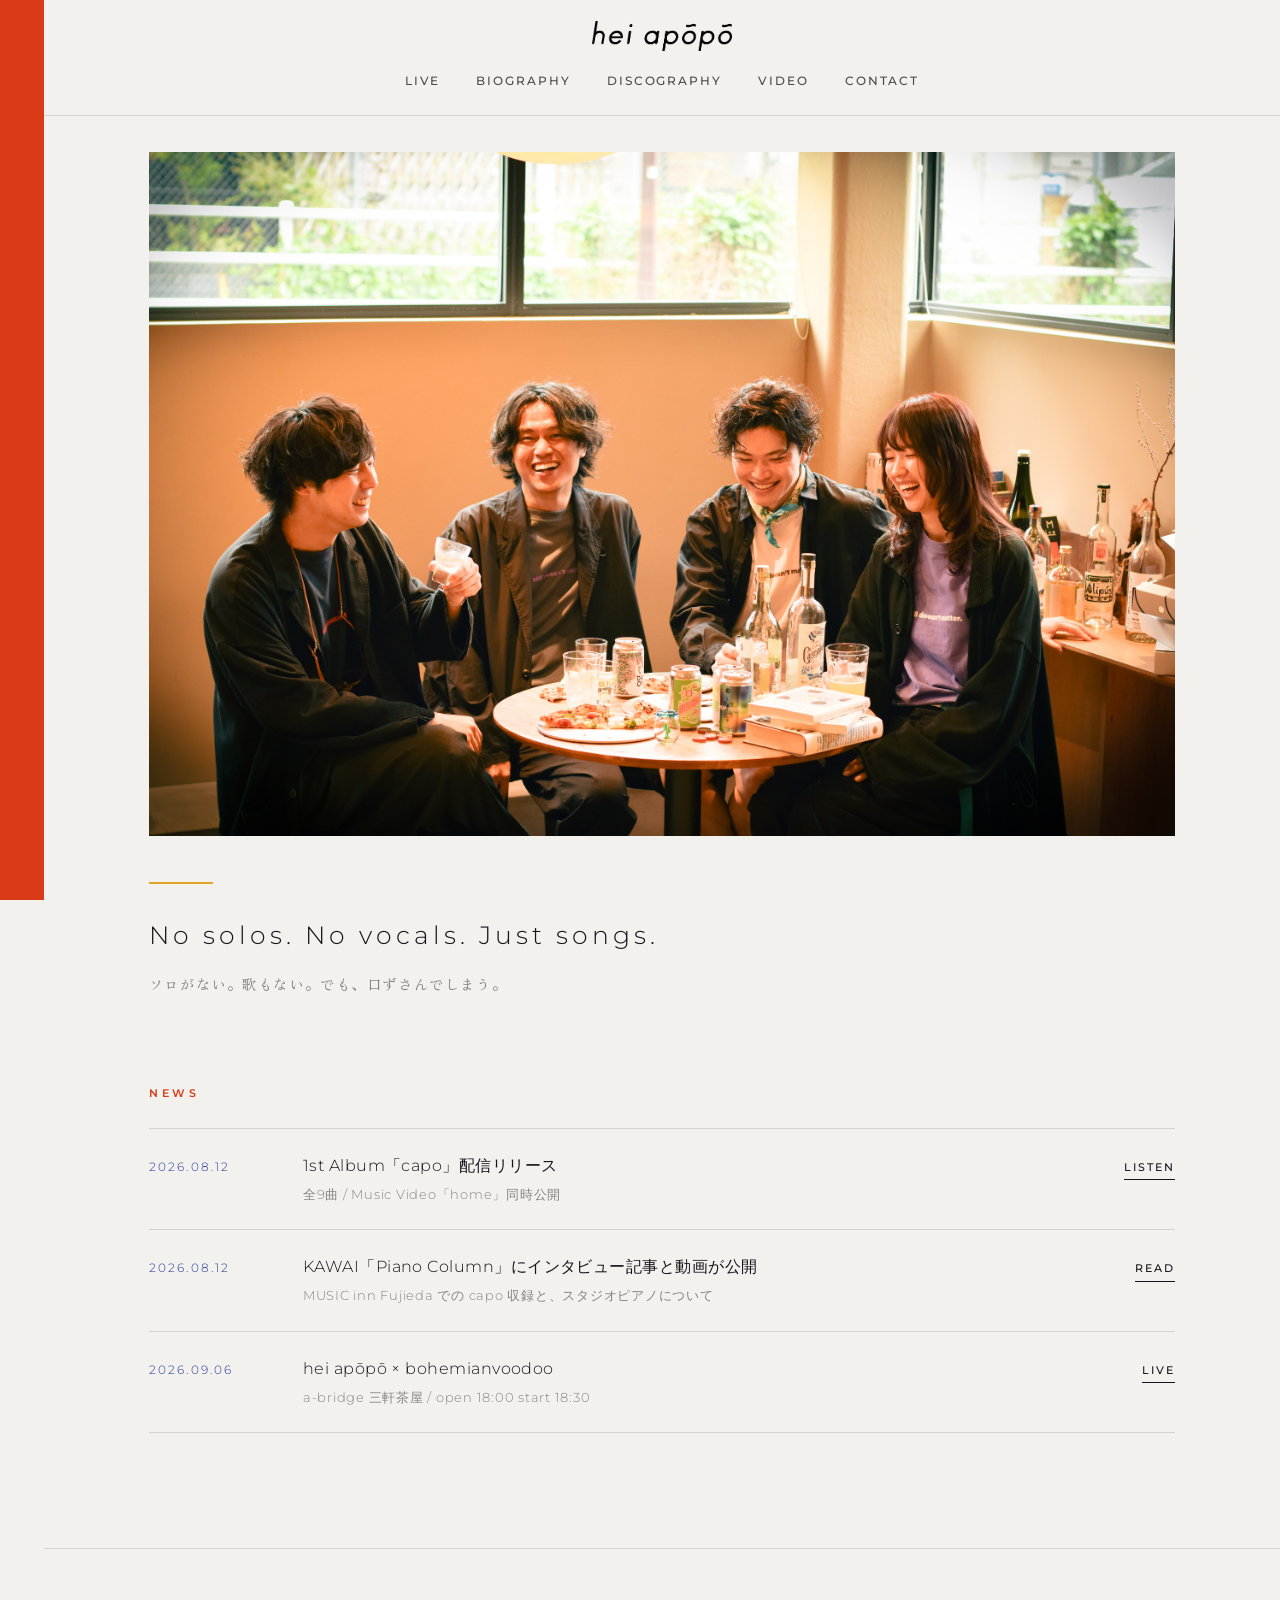
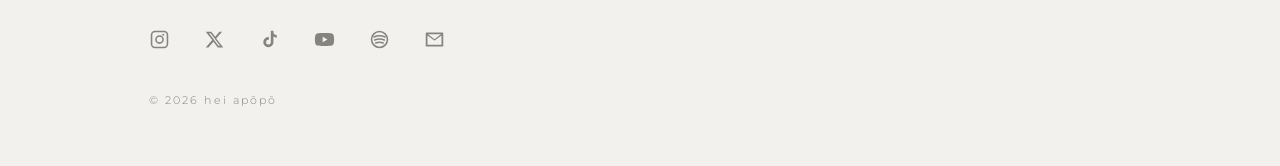
==== index.html @ c554ef82 "Add files via upload" ====
<!DOCTYPE html>
<html lang="ja">
<head>
<meta charset="UTF-8">
<meta name="viewport" content="width=device-width, initial-scale=1">
<title>hei apopo | hei ap&#333;p&#333; 公式サイト</title>
<meta name="description" content="hei apopo（hei ap&#333;p&#333;／ヘイアポポ）は東京を拠点に活動する4人組インストゥルメンタルバンド。1st Album「capo」2026.08.12 release.">
<meta property="og:type" content="website">
<meta property="og:title" content="hei apopo | hei ap&#333;p&#333; 公式サイト">
<meta property="og:description" content="No solos. No vocals. Just songs.">
<meta property="og:url" content="https://heiapopo.github.io/">
<meta property="og:image" content="https://heiapopo.github.io/img/ogp.jpg">
<meta name="twitter:card" content="summary_large_image">
<link rel="icon" href="img/favicon.png">
<link rel="stylesheet" href="style.css">
<script type="application/ld+json">
{
  "@context": "https://schema.org",
  "@type": "MusicGroup",
  "name": "hei apopo",
  "alternateName": ["hei ap\u014dp\u014d", "\u30d8\u30a4\u30a2\u30dd\u30dd"],
  "genre": ["Instrumental", "Post-rock", "Instrumental rock"],
  "foundingDate": "2024",
  "foundingLocation": { "@type": "Place", "name": "Tokyo, Japan" },
  "url": "https://heiapopo.github.io/",
  "email": "heiapopo.jp@gmail.com",
  "sameAs": [
    "https://www.instagram.com/heiapopo/"
  ],
  "member": [
    { "@type": "Person", "name": "Masafumi Isshiki" },
    { "@type": "Person", "name": "Satoshi Kato" },
    { "@type": "Person", "name": "Aogu Onodera" },
    { "@type": "Person", "name": "Asako Shimizu" }
  ]
}
</script>

</head>
<body>

<header class="site-head">
  <a class="site-head__logo" href="index.html" aria-label="hei apopo - top">
    <img src="img/logo.png" alt="hei ap&#333;p&#333;">
  </a>
  <button class="burger" aria-expanded="false" aria-controls="nav" aria-label="menu">
    <span></span><span></span><span></span>
  </button>
  <nav class="nav" id="nav">
    <ul>
        <li><a href="live.html">LIVE</a></li>
        <li><a href="biography.html">BIOGRAPHY</a></li>
        <li><a href="discography.html">DISCOGRAPHY</a></li>
        <li><a href="video.html">VIDEO</a></li>
        <li><a href="contact.html">CONTACT</a></li>
    </ul>
  </nav>
</header>

<div class="hero">
  <div class="wrap">
    <img class="hero__photo" src="img/hero.jpg" alt="hei ap&#333;p&#333;">
    <div class="hero__copy">
      <div class="hero__rule"></div>
      <p class="hero__tag">No solos. No vocals. Just songs.</p>
      <p class="hero__tag-jp jp">ソロがない。歌もない。でも、口ずさんでしまう。</p>
    </div>
  </div>
</div>

<section>
  <div class="wrap rise">
    <p class="label">News</p>
    <ul class="news">

      <li>
        <p class="date">2026.08.12</p>
        <div class="body">
          1st Album「capo」配信リリース
          <small>全9曲 / Music Video「home」同時公開</small>
        </div>
        <a class="go" href="https://ultravybe.lnk.to/hei-apopo-capo" target="_blank" rel="noopener">Listen</a>
      </li>

      <li>
        <p class="date">2026.08.12</p>
        <div class="body">
          KAWAI「Piano Column」にインタビュー記事と動画が公開
          <small>MUSIC inn Fujieda での capo 収録と、スタジオピアノについて</small>
        </div>
        <a class="go" href="https://www.kawai.jp/column/hei-apopo/" target="_blank" rel="noopener">Read</a>
      </li>

      <li>
        <p class="date">2026.09.06</p>
        <div class="body">
          hei ap&#333;p&#333; &times; bohemianvoodoo
          <small>a-bridge 三軒茶屋 / open 18:00 start 18:30</small>
        </div>
        <a class="go" href="live.html">Live</a>
      </li>

    </ul>
  </div>
</section>

<footer class="site-foot">
  <div class="wrap">
    <ul class="sns">
      <li><a href="https://www.instagram.com/heiapopo/" target="_blank" rel="noopener" aria-label="Instagram">
        <svg viewBox="0 0 24 24"><path d="M17.2 2H6.8A4.8 4.8 0 0 0 2 6.8v10.4A4.8 4.8 0 0 0 6.8 22h10.4a4.8 4.8 0 0 0 4.8-4.8V6.8A4.8 4.8 0 0 0 17.2 2Zm3 15.2a3 3 0 0 1-3 3H6.8a3 3 0 0 1-3-3V6.8a3 3 0 0 1 3-3h10.4a3 3 0 0 1 3 3ZM12 7a5 5 0 1 0 0 10 5 5 0 0 0 0-10Zm0 8.2a3.2 3.2 0 1 1 0-6.4 3.2 3.2 0 0 1 0 6.4Zm5.4-8.6a1.1 1.1 0 1 1-2.2 0 1.1 1.1 0 0 1 2.2 0Z"/></svg>
      </a></li>
      <li><a href="https://x.com/heiapopo" target="_blank" rel="noopener" aria-label="X">
        <svg viewBox="0 0 24 24"><path d="M17.6 3h3.1l-6.8 7.8L22 21h-6.3l-4.9-6.4L5.1 21H2l7.3-8.3L2 3h6.4l4.4 5.9L17.6 3Zm-1.1 16.1h1.7L7.6 4.8H5.8l10.7 14.3Z"/></svg>
      </a></li>
      <li><a href="https://www.tiktok.com/@hei_apopo" target="_blank" rel="noopener" aria-label="TikTok">
        <svg viewBox="0 0 24 24"><path d="M16.5 2h-3v13.1a2.7 2.7 0 1 1-2.2-2.7V9.3a5.8 5.8 0 1 0 5.2 5.8V8.7a6.6 6.6 0 0 0 3.8 1.2V6.8a3.8 3.8 0 0 1-3.8-3.8V2Z"/></svg>
      </a></li>
      <li><a href="https://www.youtube.com/@heiapopo" target="_blank" rel="noopener" aria-label="YouTube">
        <svg viewBox="0 0 24 24"><path d="M22.5 7.3a2.9 2.9 0 0 0-2-2.1C18.7 4.7 12 4.7 12 4.7s-6.7 0-8.5.5a2.9 2.9 0 0 0-2 2.1A30 30 0 0 0 1 12a30 30 0 0 0 .5 4.7 2.9 2.9 0 0 0 2 2.1c1.8.5 8.5.5 8.5.5s6.7 0 8.5-.5a2.9 2.9 0 0 0 2-2.1A30 30 0 0 0 23 12a30 30 0 0 0-.5-4.7ZM9.9 15.2V8.8L15.4 12l-5.5 3.2Z"/></svg>
      </a></li>
      <li><a href="https://open.spotify.com/artist/3Hlxs4eINlxjGwHV07YluT" target="_blank" rel="noopener" aria-label="Spotify">
        <svg viewBox="0 0 24 24" style="fill:none;stroke:currentColor;stroke-width:1.8;stroke-linecap:round"><circle cx="12" cy="12" r="9.1"/><path d="M5.7 9.1Q12 6.5 18.3 9.1"/><path d="M6.5 12.5Q12 10.3 17.5 12.5"/><path d="M7.7 15.9Q12 14.3 16.3 15.9"/></svg>
      </a></li>
      <li><a href="contact.html" aria-label="Contact">
        <svg viewBox="0 0 24 24"><path d="M21 4H3a1 1 0 0 0-1 1v14a1 1 0 0 0 1 1h18a1 1 0 0 0 1-1V5a1 1 0 0 0-1-1Zm-1.6 2L12 11.6 4.6 6ZM4 18V7.3l7.4 5.6a1 1 0 0 0 1.2 0L20 7.3V18Z"/></svg>
      </a></li>
    </ul>
    <p class="copy">&copy; 2026 hei ap&#333;p&#333;</p>
  </div>
</footer>

<script>
(function(){
  var b=document.querySelector('.burger'),n=document.getElementById('nav');
  if(b){b.addEventListener('click',function(){
    var open=n.classList.toggle('is-open');
    b.setAttribute('aria-expanded',open?'true':'false');
  });}
  var items=document.querySelectorAll('.rise');
  if(!('IntersectionObserver' in window)||window.matchMedia('(prefers-reduced-motion: reduce)').matches){
    items.forEach(function(el){el.classList.add('in');});return;
  }
  var io=new IntersectionObserver(function(es){
    es.forEach(function(e){if(e.isIntersecting){e.target.classList.add('in');io.unobserve(e.target);}});
  },{threshold:.1});
  items.forEach(function(el){io.observe(el);});
})();
</script>

</body>
</html>
---- style.css ----
@import url("https://fonts.googleapis.com/css2?family=Montserrat:wght@200;300;500;600&family=Zen+Old+Mincho:wght@400;500&display=swap");

:root{
  --paper:#F2F1EE;
  --ink:#16161A;
  --mute:#86847E;
  --vermilion:#D93A18;
  --ochre:#E3A526;
  --cobalt:#2B3C9B;
  --line:rgba(22,22,26,.14);
  --rail:44px;
  --head:116px;
  --pad:clamp(24px,6vw,88px);
}

*{box-sizing:border-box;margin:0;padding:0}
html{scroll-behavior:smooth}
@media (prefers-reduced-motion:reduce){html{scroll-behavior:auto}}

body{
  background:var(--paper);
  color:var(--ink);
  font-family:"Montserrat",-apple-system,"Hiragino Kaku Gothic ProN",sans-serif;
  font-weight:300;
  line-height:1.75;
  -webkit-font-smoothing:antialiased;
  padding-left:var(--rail);
  padding-top:var(--head);
  overflow-x:hidden;
}

/* 左端の帯（アルバム期はバーミリオン） */
body::before{
  content:"";position:fixed;top:0;left:0;bottom:0;
  width:var(--rail);background:var(--vermilion);z-index:300;
}

img{max-width:100%;display:block}
a{color:inherit}
:focus-visible{outline:2px solid var(--cobalt);outline-offset:3px}

.wrap{max-width:1180px;margin:0 auto;padding:0 var(--pad)}
.jp{font-family:"Zen Old Mincho",serif;font-weight:400;letter-spacing:.04em}

.label{
  font-size:11px;font-weight:600;letter-spacing:.34em;
  text-transform:uppercase;color:var(--vermilion);margin-bottom:2.2em;
}

.btn{
  display:inline-block;margin-top:2.2em;padding:.9em 2.5em;
  border:1px solid var(--ink);
  font-size:11.5px;font-weight:500;letter-spacing:.22em;text-transform:uppercase;
  text-decoration:none;transition:background .35s,color .35s;
}
.btn:hover,.btn:focus-visible{background:var(--ink);color:var(--paper)}

/* ============ ヘッダー ============ */
.site-head{
  position:fixed;top:0;left:var(--rail);right:0;height:var(--head);
  display:flex;flex-direction:column;align-items:center;justify-content:center;
  gap:15px;padding:0 var(--pad);z-index:200;
  background:rgba(242,241,238,.9);
  backdrop-filter:blur(14px);-webkit-backdrop-filter:blur(14px);
  border-bottom:1px solid var(--line);
}
.site-head__logo{display:block;line-height:0}
/* ロゴを黒く表示（白抜き画像のまま使えます） */
.site-head__logo img{height:30px;width:auto;filter:brightness(0)}

.nav ul{display:flex;gap:clamp(20px,2.8vw,40px);list-style:none}
.nav a{
  font-size:11.5px;font-weight:500;letter-spacing:.17em;text-transform:uppercase;
  text-decoration:none;color:#4A4A47;transition:color .3s;
}
.nav a:hover,.nav a:focus-visible{color:var(--vermilion)}
.nav a.is-current{color:var(--ink)}

.burger{display:none;background:none;border:0;cursor:pointer;padding:10px;width:44px;height:44px;
  position:absolute;right:calc(var(--pad) - 10px);top:50%;transform:translateY(-50%)}
.burger span{display:block;height:1px;background:var(--ink);margin:6px 0;transition:transform .3s,opacity .3s}
.burger[aria-expanded="true"] span:nth-child(1){transform:translateY(7px) rotate(45deg)}
.burger[aria-expanded="true"] span:nth-child(2){opacity:0}
.burger[aria-expanded="true"] span:nth-child(3){transform:translateY(-7px) rotate(-45deg)}

/* ============ ヒーロー ============ */
.hero{padding:clamp(20px,3vw,36px) 0 clamp(52px,7vw,88px)}
.hero__photo{width:100%;height:auto;display:block;background:#E4E2DD}
.hero__copy{margin-top:clamp(28px,4vw,46px)}
.hero__rule{width:64px;height:2px;background:var(--ochre);margin-bottom:clamp(20px,3vw,30px)}
.hero__tag{font-size:clamp(15px,2.3vw,25px);font-weight:300;letter-spacing:.16em}
.hero__tag-jp{font-size:clamp(12px,1.5vw,14.5px);color:var(--mute);margin-top:.9em}

/* ============ セクション ============ */
section{padding:clamp(64px,9vw,130px) 0;border-top:1px solid var(--line)}
.hero+section{border-top:none;padding-top:0}

.page-title{font-size:clamp(34px,6vw,64px);font-weight:200;letter-spacing:.04em;line-height:1.1}
.page-title+.page-rule{width:64px;height:2px;background:var(--ochre);margin-top:1.1em}
.page-lead{margin-top:1.4em;font-size:13.5px;color:var(--mute);letter-spacing:.08em}

/* ============ NEWS ============ */
.news{list-style:none;border-top:1px solid var(--line)}
.news li{
  display:grid;grid-template-columns:130px 1fr auto;gap:1.5em;align-items:baseline;
  padding:1.5em 0;border-bottom:1px solid var(--line);
}
.news .date{font-size:12px;letter-spacing:.18em;color:var(--cobalt)}
.news .body{font-size:15.5px;font-weight:300;letter-spacing:.03em;line-height:1.65}
.news .body small{display:block;font-size:12.5px;color:var(--mute);margin-top:.5em;letter-spacing:.06em}
.news .go{
  font-size:10.5px;font-weight:500;letter-spacing:.2em;text-transform:uppercase;
  text-decoration:none;white-space:nowrap;border-bottom:1px solid var(--ink);padding-bottom:.2em;
  transition:color .3s,border-color .3s;
}
.news .go:hover{color:var(--vermilion);border-color:var(--vermilion)}

/* ============ LIVE ============ */
.gig{display:grid;grid-template-columns:auto 1fr;gap:clamp(24px,5vw,64px);align-items:start;
  padding:clamp(28px,4vw,44px) 0;border-bottom:1px solid var(--line)}
.gig__date{font-size:clamp(26px,4.2vw,46px);font-weight:200;line-height:1.1}
.gig__day{font-size:10.5px;letter-spacing:.3em;color:var(--mute);margin-top:.6em}
.gig__venue{font-size:18px;letter-spacing:.05em}
.gig__bill{font-size:13.5px;color:var(--cobalt);margin-top:.5em;letter-spacing:.08em}
.gig__info{margin-top:1.3em;font-size:13px;color:var(--mute);line-height:2.05}

/* ライブ写真ストリップ */
.shots{display:grid;gap:clamp(10px,1.4vw,16px);
  max-width:80%;margin:0 0 clamp(22px,3vw,32px)}
.ev + .ev{margin-top:clamp(40px,5vw,64px)}
.shots--3{grid-template-columns:repeat(3,1fr)}
.shots--2{grid-template-columns:repeat(2,1fr)}
.shots img{width:100%;height:auto;display:block;background:#E4E2DD}

.arch{list-style:none;border-top:1px solid var(--line)}
.arch li{display:grid;grid-template-columns:130px 1fr;gap:1.5em;
  padding:1.25em 0;border-bottom:1px solid var(--line)}
.arch .date{font-size:12px;letter-spacing:.18em;color:var(--mute)}
.arch .body{font-size:14.5px;letter-spacing:.03em}
.arch .body small{display:block;font-size:12px;color:var(--mute);margin-top:.4em}

/* ============ BIOGRAPHY ============ */
.bio-photo{width:100%;height:auto;display:block;background:#E4E2DD;
  margin-bottom:clamp(40px,6vw,72px)}
.bio{display:grid;grid-template-columns:1fr 1fr;gap:clamp(36px,6vw,80px)}
.bio p+p{margin-top:1.5em}
.bio__jp{font-size:15px;line-height:2.3;line-break:strict;word-break:auto-phrase}
/* 途中で折り返したくない語のまとまり */
.nb{display:inline-block}
.bio__en{font-size:14px;color:var(--mute);line-height:2.15}
.bio__members{margin-top:2.4em;padding-top:1.6em;border-top:1px solid var(--line);
  font-size:12.5px;letter-spacing:.1em;color:var(--mute)}

/* ============ DISCOGRAPHY ============ */
.discs{display:grid;grid-template-columns:repeat(4,1fr);gap:clamp(20px,3vw,40px);list-style:none}
.discs .art{aspect-ratio:1/1;background:#E4E2DD center/cover no-repeat}
.discs h3{margin-top:1.1em;font-size:16px;font-weight:300;letter-spacing:.04em}
.discs .meta{font-size:10.5px;letter-spacing:.16em;color:var(--mute);margin-top:.5em}
.discs .go{display:inline-block;margin-top:.9em;font-size:10.5px;font-weight:500;
  letter-spacing:.2em;text-transform:uppercase;text-decoration:none;
  border-bottom:1px solid var(--ink);padding-bottom:.2em;transition:color .3s,border-color .3s}
.discs .go:hover{color:var(--vermilion);border-color:var(--vermilion)}

/* ============ VIDEO ============ */
.video{aspect-ratio:16/9;background:#E4E2DD;border:1px solid var(--line)}
.video iframe{width:100%;height:100%;border:0;display:block}
.video__cap{margin-top:1em;font-size:12px;letter-spacing:.2em;color:var(--mute)}
.video-list{display:grid;gap:clamp(40px,6vw,72px);margin-top:clamp(40px,6vw,72px)}

/* ============ CONTACT ============ */
.form{max-width:620px;margin-top:1em}
.field{margin-bottom:1.9em}
.field label{display:block;font-size:11px;font-weight:500;letter-spacing:.2em;
  text-transform:uppercase;color:var(--mute);margin-bottom:.8em}
.field input,.field textarea,.field select{
  width:100%;background:transparent;border:0;border-bottom:1px solid var(--line);
  color:var(--ink);font-family:inherit;font-size:15px;font-weight:300;
  padding:.6em 0;transition:border-color .3s;
}
.field select option{background:var(--paper)}
.field textarea{resize:vertical;min-height:150px;line-height:1.9}
.field input:focus,.field textarea:focus,.field select:focus{outline:0;border-color:var(--vermilion)}
.form button{
  margin-top:.8em;padding:.95em 3.2em;background:transparent;color:var(--ink);
  border:1px solid var(--ink);font-family:inherit;
  font-size:11.5px;font-weight:500;letter-spacing:.22em;text-transform:uppercase;
  cursor:pointer;transition:background .35s,color .35s;
}
.form button:hover{background:var(--ink);color:var(--paper)}
.form__note{margin-top:2.4em;font-size:12.5px;color:var(--mute);line-height:2}
.form__note a,.form-err a{border-bottom:1px solid var(--line)}
.form-err{margin:0 0 1.6em;font-size:13px;color:var(--vermilion);line-height:1.9}
.form-done{max-width:620px;padding:clamp(28px,4vw,44px) 0}
.form-done__t{font-size:clamp(30px,5vw,48px);font-weight:200;letter-spacing:.03em}
.form-done__s{margin-top:1.2em;font-size:14px;color:var(--mute);line-height:2}

/* ============ フッター ============ */
.site-foot{padding:clamp(48px,7vw,80px) 0 56px;border-top:1px solid var(--line)}
.sns{display:flex;gap:clamp(20px,3vw,34px);list-style:none;margin-bottom:2.6em}
.sns a{display:block;color:var(--mute);transition:color .3s}
.sns a:hover,.sns a:focus-visible{color:var(--vermilion)}
.sns svg{width:21px;height:21px;display:block;fill:currentColor}
.copy{font-size:10.5px;letter-spacing:.2em;color:var(--mute)}

/* ============ 登場アニメーション ============ */
.rise{opacity:0;transform:translateY(16px);transition:opacity .85s ease,transform .85s ease}
.rise.in{opacity:1;transform:none}
@media (prefers-reduced-motion:reduce){.rise{opacity:1;transform:none;transition:none}}

/* ============ モバイル ============ */
@media (max-width:900px){
  :root{--rail:14px;--head:64px}
  .site-head{flex-direction:row;justify-content:center;gap:0}
  .site-head__logo img{height:22px}
  .burger{display:block}
  .nav{
    position:fixed;top:var(--head);left:var(--rail);right:0;
    background:rgba(242,241,238,.97);border-bottom:1px solid var(--line);
    max-height:0;overflow:hidden;transition:max-height .4s ease;
  }
  .nav.is-open{max-height:340px}
  .nav ul{flex-direction:column;gap:0;padding:6px var(--pad) 26px}
  .nav li{border-bottom:1px solid var(--line)}
  .nav li:last-child{border-bottom:0}
  .nav a{display:block;padding:1.15em 0;font-size:12px}

  .bio{grid-template-columns:1fr}
  .discs{grid-template-columns:repeat(2,1fr)}
  .news li{grid-template-columns:1fr;gap:.7em}
  .news .go{justify-self:start;margin-top:.4em}
  .arch li{grid-template-columns:1fr;gap:.4em}
  .shots{display:flex;gap:10px;max-width:none;overflow-x:auto;scroll-snap-type:x mandatory;
    -webkit-overflow-scrolling:touch;scrollbar-width:none;padding-bottom:4px}
  .shots::-webkit-scrollbar{display:none}
  .shots img{flex:0 0 74%;scroll-snap-align:start}
  .gig{grid-template-columns:1fr;gap:16px}
}
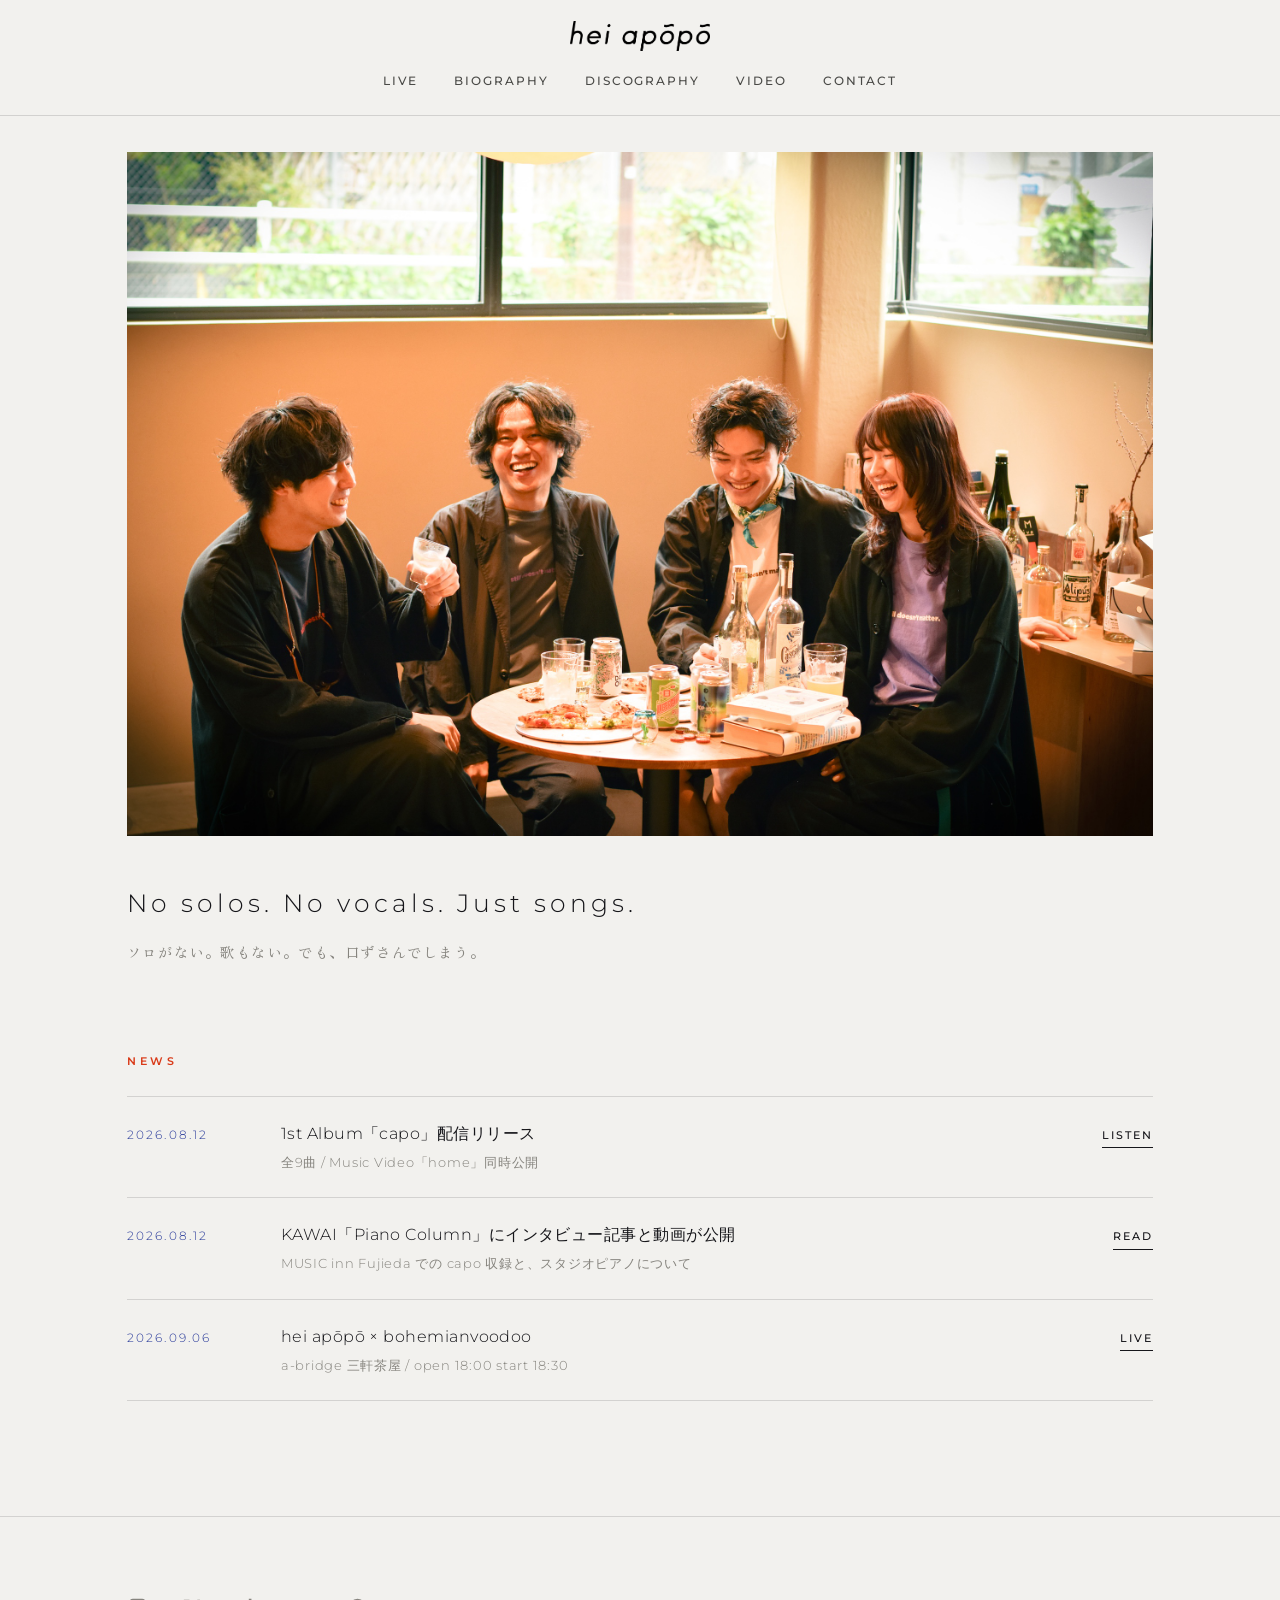
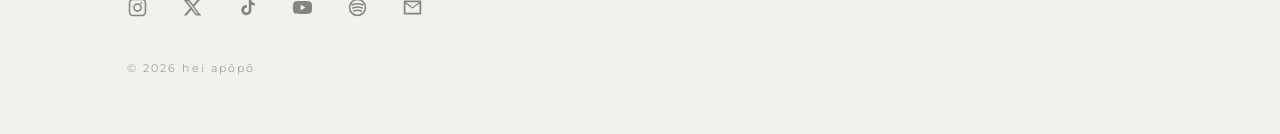
==== commit 0c4c56ac: "Add files via upload" ====
--- a/index.html
+++ b/index.html
@@ -61,7 +61,6 @@
   <div class="wrap">
     <img class="hero__photo" src="img/hero.jpg" alt="hei ap&#333;p&#333;">
     <div class="hero__copy">
-      <div class="hero__rule"></div>
       <p class="hero__tag">No solos. No vocals. Just songs.</p>
       <p class="hero__tag-jp jp">ソロがない。歌もない。でも、口ずさんでしまう。</p>
     </div>
--- a/style.css
+++ b/style.css
@@ -8,7 +8,7 @@
   --ochre:#E3A526;
   --cobalt:#2B3C9B;
   --line:rgba(22,22,26,.14);
-  --rail:44px;
+  --rail:0px;
   --head:116px;
   --pad:clamp(24px,6vw,88px);
 }
@@ -29,12 +29,6 @@
   overflow-x:hidden;
 }
 
-/* 左端の帯（アルバム期はバーミリオン） */
-body::before{
-  content:"";position:fixed;top:0;left:0;bottom:0;
-  width:var(--rail);background:var(--vermilion);z-index:300;
-}
-
 img{max-width:100%;display:block}
 a{color:inherit}
 :focus-visible{outline:2px solid var(--cobalt);outline-offset:3px}
@@ -87,7 +81,6 @@
 .hero{padding:clamp(20px,3vw,36px) 0 clamp(52px,7vw,88px)}
 .hero__photo{width:100%;height:auto;display:block;background:#E4E2DD}
 .hero__copy{margin-top:clamp(28px,4vw,46px)}
-.hero__rule{width:64px;height:2px;background:var(--ochre);margin-bottom:clamp(20px,3vw,30px)}
 .hero__tag{font-size:clamp(15px,2.3vw,25px);font-weight:300;letter-spacing:.16em}
 .hero__tag-jp{font-size:clamp(12px,1.5vw,14.5px);color:var(--mute);margin-top:.9em}
 
@@ -118,6 +111,8 @@
 /* ============ LIVE ============ */
 .gig{display:grid;grid-template-columns:auto 1fr;gap:clamp(24px,5vw,64px);align-items:start;
   padding:clamp(28px,4vw,44px) 0;border-bottom:1px solid var(--line)}
+/* NEXT は1公演だけなので区切り線を出さない */
+.ev:only-of-type .gig{border-bottom:none;padding-bottom:0}
 .gig__date{font-size:clamp(26px,4.2vw,46px);font-weight:200;line-height:1.1}
 .gig__day{font-size:10.5px;letter-spacing:.3em;color:var(--mute);margin-top:.6em}
 .gig__venue{font-size:18px;letter-spacing:.05em}
@@ -126,11 +121,15 @@
 
 /* ライブ写真ストリップ */
 .shots{display:grid;gap:clamp(10px,1.4vw,16px);
-  max-width:80%;margin:0 0 clamp(22px,3vw,32px)}
+  margin:0 0 clamp(22px,3vw,32px)}
+/* 2枚並びも、1枚あたりの大きさを3枚並びと揃える */
+.shots--2{max-width:calc(66.666% - (clamp(10px,1.4vw,16px) / 3))}
 .ev + .ev{margin-top:clamp(40px,5vw,64px)}
 .shots--3{grid-template-columns:repeat(3,1fr)}
 .shots--2{grid-template-columns:repeat(2,1fr)}
 .shots img{width:100%;height:auto;display:block;background:#E4E2DD}
+
+.dots{display:none}
 
 .arch{list-style:none;border-top:1px solid var(--line)}
 .arch li{display:grid;grid-template-columns:130px 1fr;gap:1.5em;
@@ -140,8 +139,9 @@
 .arch .body small{display:block;font-size:12px;color:var(--mute);margin-top:.4em}
 
 /* ============ BIOGRAPHY ============ */
-.bio-photo{width:100%;height:auto;display:block;background:#E4E2DD;
-  margin-bottom:clamp(40px,6vw,72px)}
+.bio-photo{width:100%;height:auto;display:block;background:#E4E2DD}
+.bio-credit{margin:1.3em 0 clamp(40px,6vw,72px);text-align:center;
+  font-size:12.5px;letter-spacing:.1em;color:var(--mute);line-height:1.9}
 .bio{display:grid;grid-template-columns:1fr 1fr;gap:clamp(36px,6vw,80px)}
 .bio p+p{margin-top:1.5em}
 .bio__jp{font-size:15px;line-height:2.3;line-break:strict;word-break:auto-phrase}
@@ -209,7 +209,7 @@
 
 /* ============ モバイル ============ */
 @media (max-width:900px){
-  :root{--rail:14px;--head:64px}
+  :root{--head:64px}
   .site-head{flex-direction:row;justify-content:center;gap:0}
   .site-head__logo img{height:22px}
   .burger{display:block}
@@ -229,9 +229,23 @@
   .news li{grid-template-columns:1fr;gap:.7em}
   .news .go{justify-self:start;margin-top:.4em}
   .arch li{grid-template-columns:1fr;gap:.4em}
-  .shots{display:flex;gap:10px;max-width:none;overflow-x:auto;scroll-snap-type:x mandatory;
-    -webkit-overflow-scrolling:touch;scrollbar-width:none;padding-bottom:4px}
+  .shots{display:flex;align-items:flex-start;gap:10px;max-width:none;
+    overflow-x:auto;scroll-snap-type:x mandatory;
+    -webkit-overflow-scrolling:touch;scrollbar-width:none;padding-bottom:4px;
+    margin-bottom:12px}
   .shots::-webkit-scrollbar{display:none}
-  .shots img{flex:0 0 74%;scroll-snap-align:start}
+  .shots img{flex:0 0 74%;width:auto;scroll-snap-align:start}
+
+  .dots{display:flex;gap:7px;justify-content:center;margin:0 0 24px}
+  .dots span{width:5px;height:5px;border-radius:50%;
+    background:rgba(22,22,26,.2);transition:background .3s}
+  .dots span.on{background:var(--vermilion)}
+
+  .discs .meta{white-space:nowrap;font-size:9.5px;letter-spacing:.1em}
+
+  /* BIOGRAPHY：指定の改行位置で収まるよう文字を詰める */
+  .bio__jp{font-size:13.5px;line-height:2.15}
+  .bio__en{font-size:13px;line-height:2.05}
+  .bio-credit{font-size:11.5px;letter-spacing:.06em;line-height:2}
   .gig{grid-template-columns:1fr;gap:16px}
 }
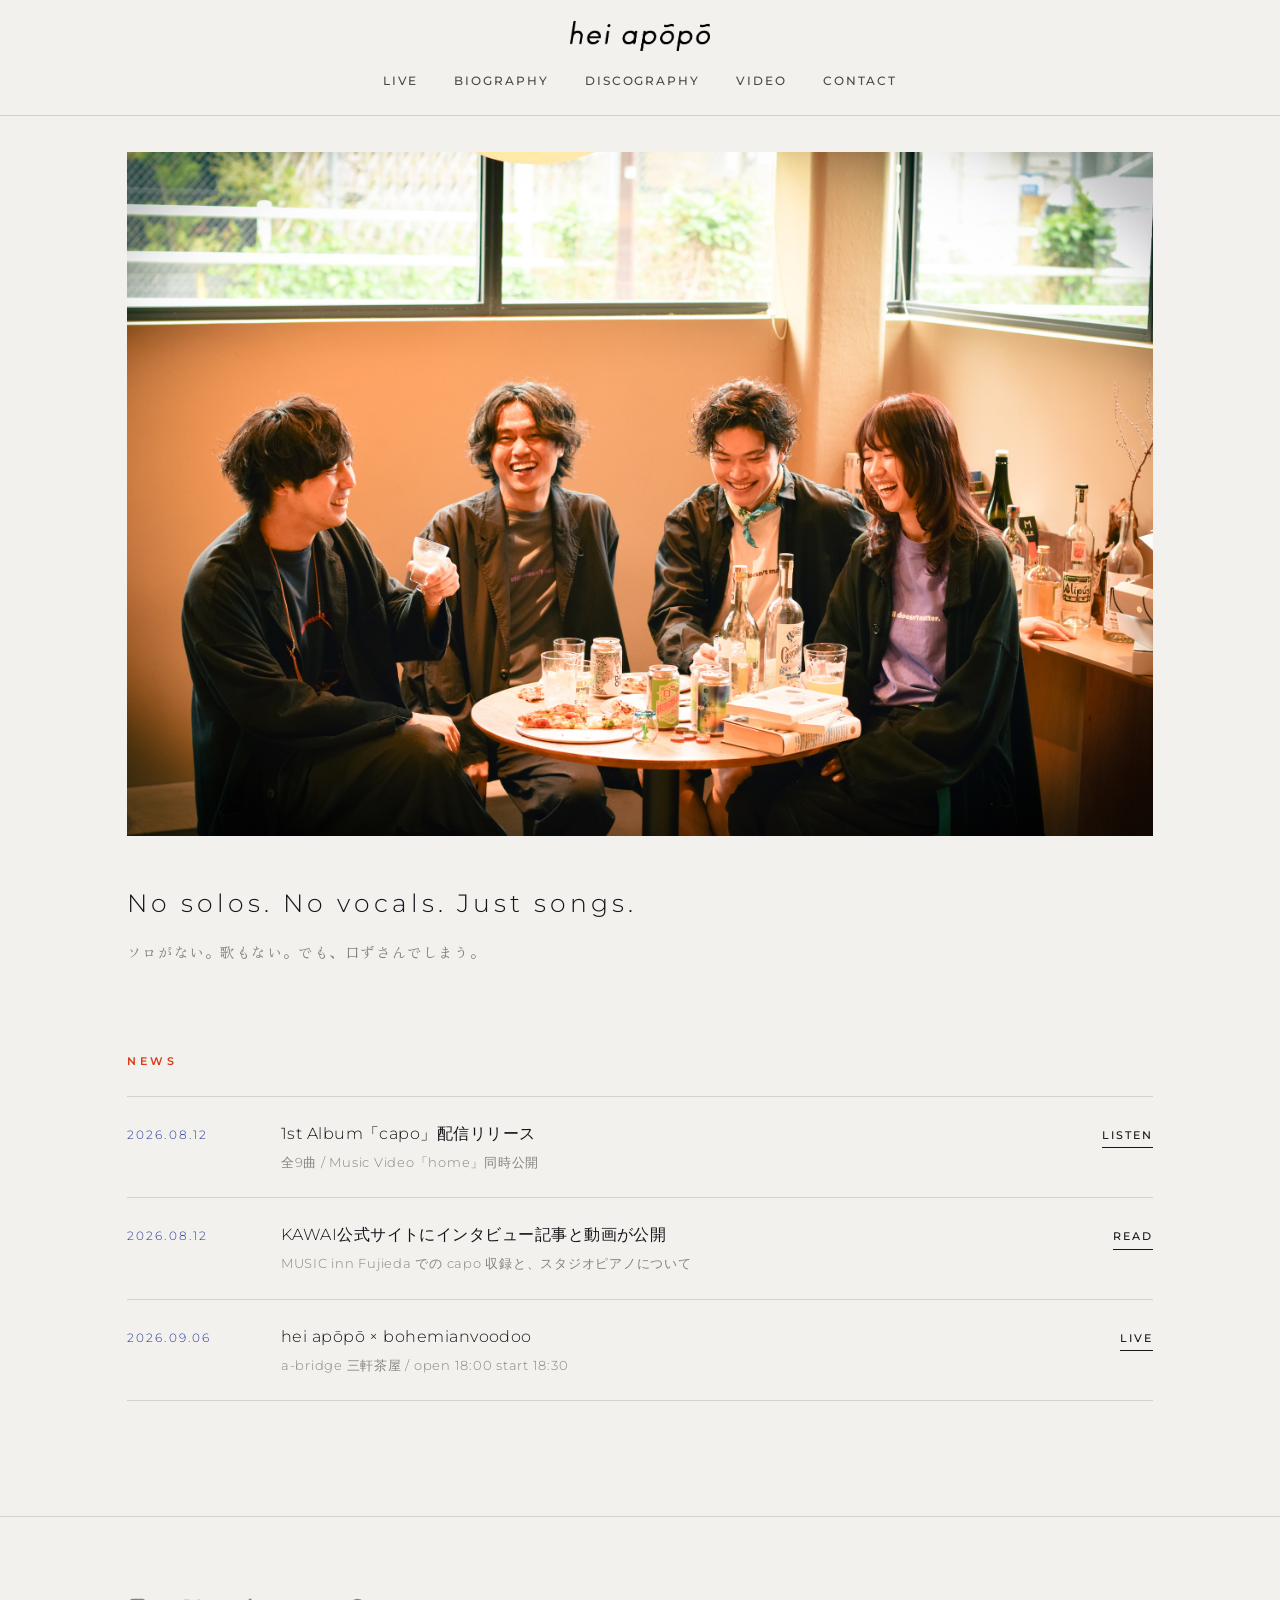
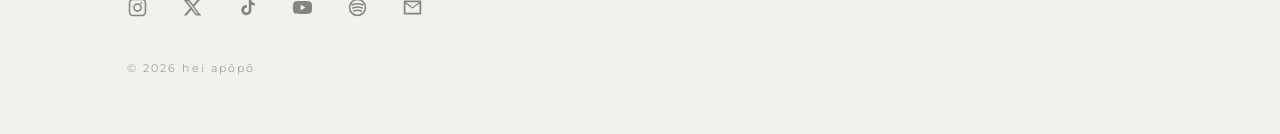
==== commit c3e327db: "Add files via upload" ====
--- a/index.html
+++ b/index.html
@@ -84,7 +84,7 @@
       <li>
         <p class="date">2026.08.12</p>
         <div class="body">
-          KAWAI「Piano Column」にインタビュー記事と動画が公開
+          KAWAI公式サイトにインタビュー記事と動画が公開
           <small>MUSIC inn Fujieda での capo 収録と、スタジオピアノについて</small>
         </div>
         <a class="go" href="https://www.kawai.jp/column/hei-apopo/" target="_blank" rel="noopener">Read</a>
--- a/style.css
+++ b/style.css
@@ -142,7 +142,9 @@
 .bio-photo{width:100%;height:auto;display:block;background:#E4E2DD}
 .bio-credit{margin:1.3em 0 clamp(40px,6vw,72px);text-align:center;
   font-size:12.5px;letter-spacing:.1em;color:var(--mute);line-height:1.9}
-.bio{display:grid;grid-template-columns:1fr 1fr;gap:clamp(36px,6vw,80px)}
+.bio{max-width:860px}
+.bio__en{margin-top:clamp(40px,5vw,64px);padding-top:clamp(36px,4.5vw,56px);
+  border-top:1px solid var(--line)}
 .bio p+p{margin-top:1.5em}
 .bio__jp{font-size:15px;line-height:2.3;line-break:strict;word-break:auto-phrase}
 /* 途中で折り返したくない語のまとまり */
@@ -224,7 +226,6 @@
   .nav li:last-child{border-bottom:0}
   .nav a{display:block;padding:1.15em 0;font-size:12px}
 
-  .bio{grid-template-columns:1fr}
   .discs{grid-template-columns:repeat(2,1fr)}
   .news li{grid-template-columns:1fr;gap:.7em}
   .news .go{justify-self:start;margin-top:.4em}
@@ -247,5 +248,7 @@
   .bio__jp{font-size:13.5px;line-height:2.15}
   .bio__en{font-size:13px;line-height:2.05}
   .bio-credit{font-size:11.5px;letter-spacing:.06em;line-height:2}
+  /* ルーツの一覧は「と、」まで1行に収める */
+  .roots{font-size:12.5px;letter-spacing:0}
   .gig{grid-template-columns:1fr;gap:16px}
 }
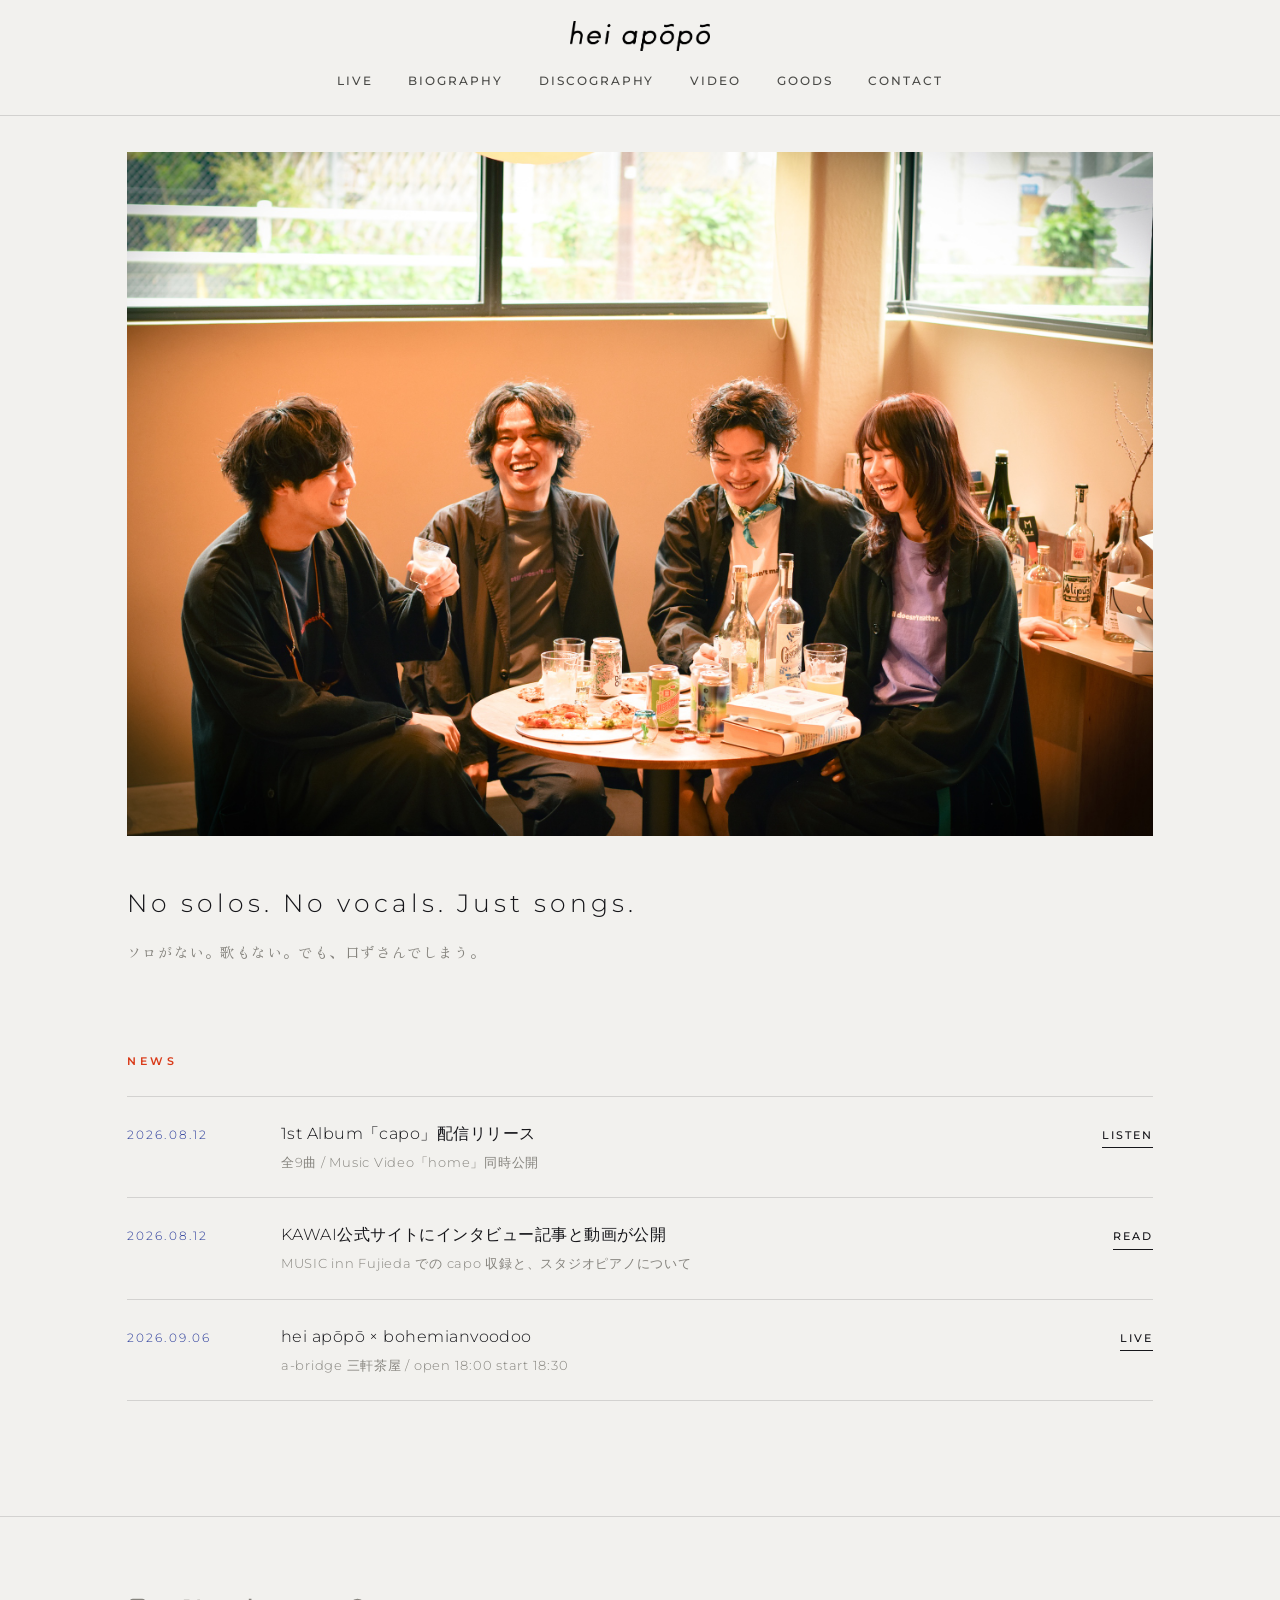
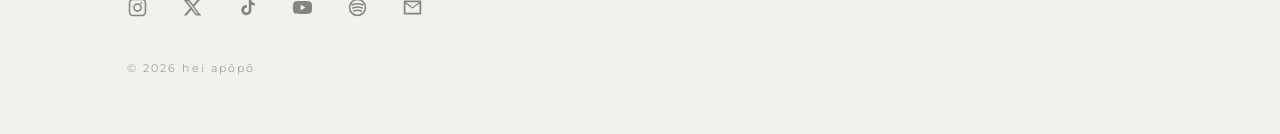
==== commit 657ef1e0: "Add files via upload" ====
--- a/index.html
+++ b/index.html
@@ -52,6 +52,7 @@
         <li><a href="biography.html">BIOGRAPHY</a></li>
         <li><a href="discography.html">DISCOGRAPHY</a></li>
         <li><a href="video.html">VIDEO</a></li>
+        <li><a href="goods.html">GOODS</a></li>
         <li><a href="contact.html">CONTACT</a></li>
     </ul>
   </nav>
--- a/style.css
+++ b/style.css
@@ -124,6 +124,7 @@
   margin:0 0 clamp(22px,3vw,32px)}
 /* 2枚並びも、1枚あたりの大きさを3枚並びと揃える */
 .shots--2{max-width:calc(66.666% - (clamp(10px,1.4vw,16px) / 3))}
+.shots--1{max-width:calc(33.333% - (clamp(10px,1.4vw,16px) * 2 / 3))}
 .ev + .ev{margin-top:clamp(40px,5vw,64px)}
 .shots--3{grid-template-columns:repeat(3,1fr)}
 .shots--2{grid-template-columns:repeat(2,1fr)}
@@ -162,6 +163,13 @@
   letter-spacing:.2em;text-transform:uppercase;text-decoration:none;
   border-bottom:1px solid var(--ink);padding-bottom:.2em;transition:color .3s,border-color .3s}
 .discs .go:hover{color:var(--vermilion);border-color:var(--vermilion)}
+
+/* ============ GOODS ============ */
+.goods-info{padding:clamp(22px,3vw,34px) 0;border-bottom:1px solid var(--line)}
+.goods__name{font-size:18px;letter-spacing:.05em}
+.goods__variant{margin-top:.5em;font-size:13.5px;letter-spacing:.06em;color:var(--cobalt)}
+.goods__price{margin-top:1em;font-size:13px;letter-spacing:.06em;color:var(--mute)}
+.goods__price.is-out{text-transform:uppercase;font-size:10.5px;letter-spacing:.2em}
 
 /* ============ VIDEO ============ */
 .video{aspect-ratio:16/9;background:#E4E2DD;border:1px solid var(--line)}
@@ -227,6 +235,7 @@
   .nav a{display:block;padding:1.15em 0;font-size:12px}
 
   .discs{grid-template-columns:repeat(2,1fr)}
+  .shots--1{max-width:none}
   .news li{grid-template-columns:1fr;gap:.7em}
   .news .go{justify-self:start;margin-top:.4em}
   .arch li{grid-template-columns:1fr;gap:.4em}
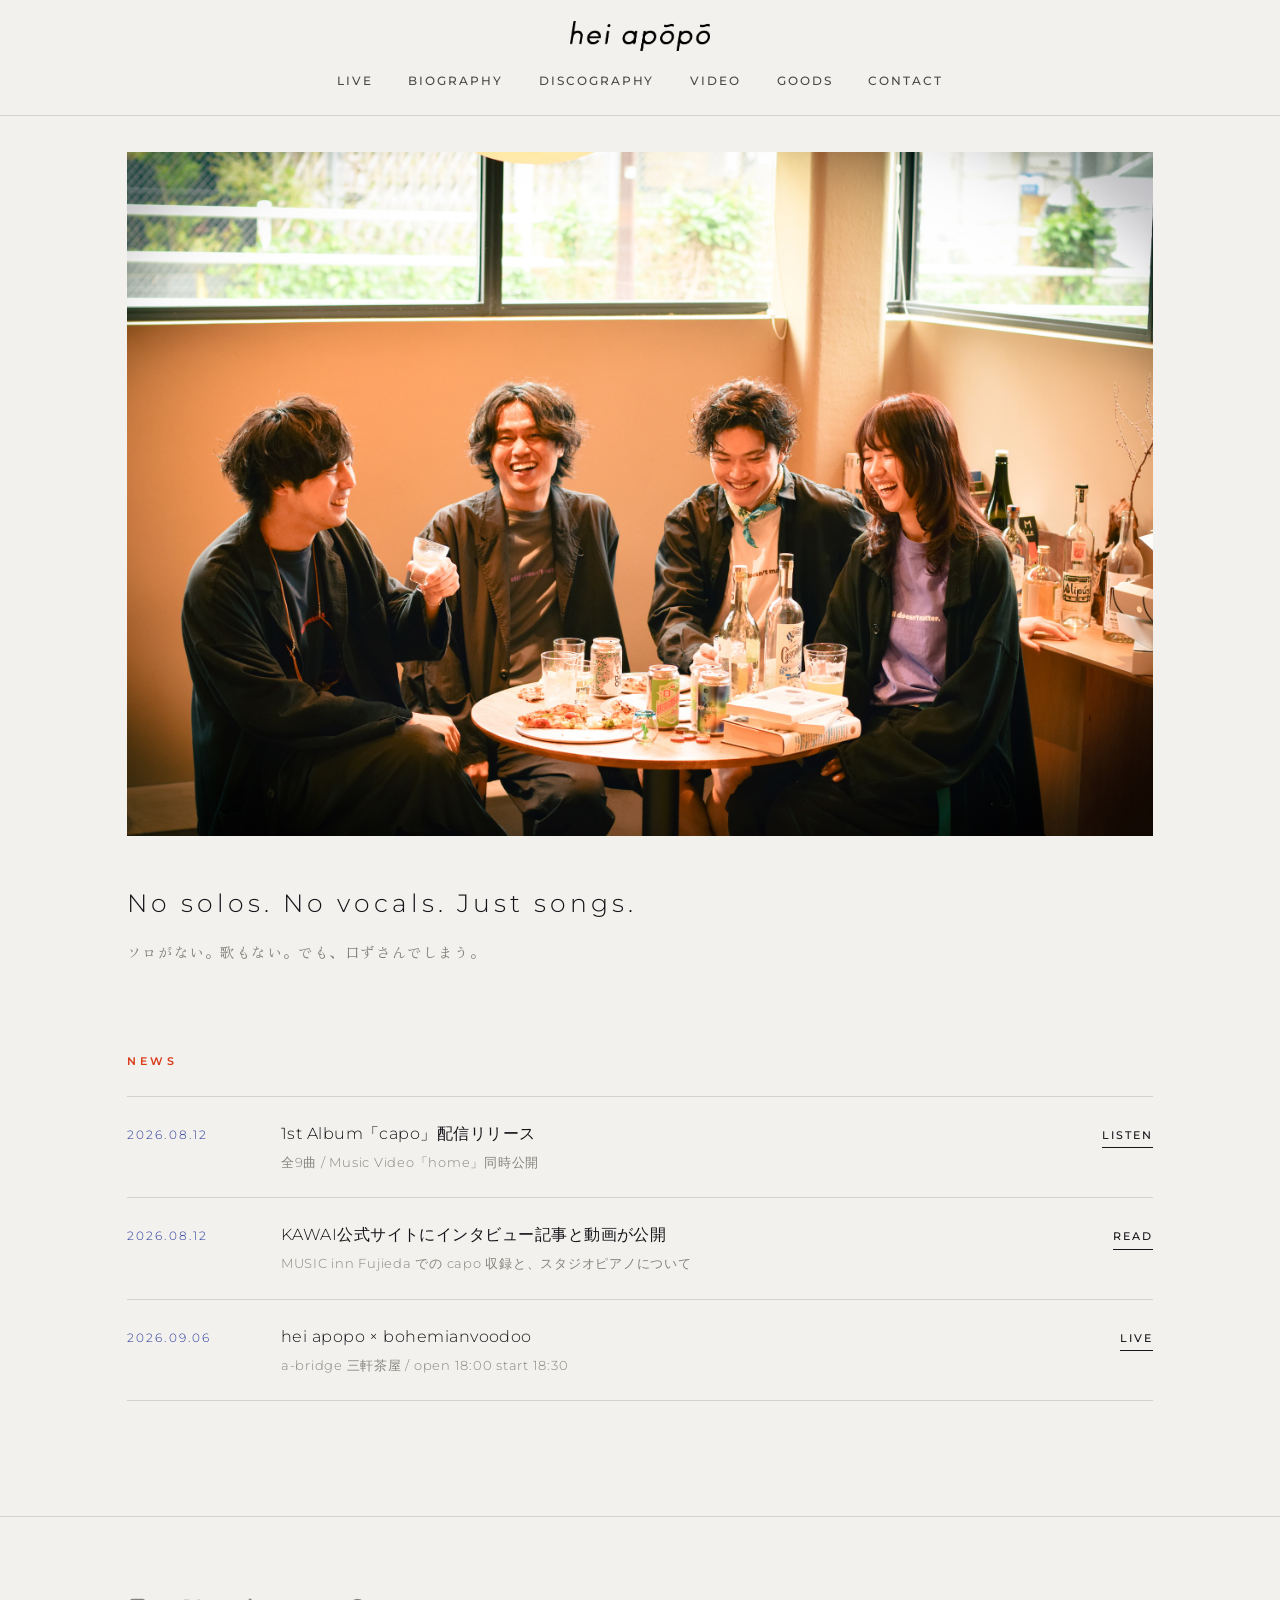
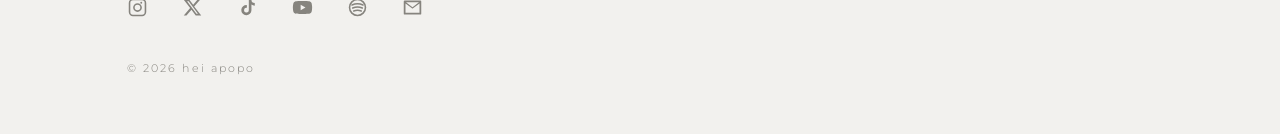
==== commit 3d935f14: "Add files via upload" ====
--- a/index.html
+++ b/index.html
@@ -3,15 +3,16 @@
 <head>
 <meta charset="UTF-8">
 <meta name="viewport" content="width=device-width, initial-scale=1">
-<title>hei apopo | hei ap&#333;p&#333; 公式サイト</title>
-<meta name="description" content="hei apopo（hei ap&#333;p&#333;／ヘイアポポ）は東京を拠点に活動する4人組インストゥルメンタルバンド。1st Album「capo」2026.08.12 release.">
+<title>hei apopo official website</title>
+<meta name="description" content="hei apopo（ヘイアポポ）は東京発4人組インストゥルメンタルバンド。1st Album「capo」2026.08.12 release.">
 <meta property="og:type" content="website">
-<meta property="og:title" content="hei apopo | hei ap&#333;p&#333; 公式サイト">
+<meta property="og:title" content="hei apopo official website">
 <meta property="og:description" content="No solos. No vocals. Just songs.">
 <meta property="og:url" content="https://heiapopo.github.io/">
 <meta property="og:image" content="https://heiapopo.github.io/img/ogp.jpg">
 <meta name="twitter:card" content="summary_large_image">
-<link rel="icon" href="img/favicon.png">
+<link rel="icon" type="image/png" sizes="512x512" href="img/favicon.png">
+<link rel="apple-touch-icon" href="img/favicon.png">
 <link rel="stylesheet" href="style.css">
 <script type="application/ld+json">
 {
@@ -41,7 +42,7 @@
 
 <header class="site-head">
   <a class="site-head__logo" href="index.html" aria-label="hei apopo - top">
-    <img src="img/logo.png" alt="hei ap&#333;p&#333;">
+    <img src="img/logo.png" alt="hei apopo">
   </a>
   <button class="burger" aria-expanded="false" aria-controls="nav" aria-label="menu">
     <span></span><span></span><span></span>
@@ -60,7 +61,7 @@
 
 <div class="hero">
   <div class="wrap">
-    <img class="hero__photo" src="img/hero.jpg" alt="hei ap&#333;p&#333;">
+    <img class="hero__photo" src="img/hero.jpg" alt="hei apopo">
     <div class="hero__copy">
       <p class="hero__tag">No solos. No vocals. Just songs.</p>
       <p class="hero__tag-jp jp">ソロがない。歌もない。でも、口ずさんでしまう。</p>
@@ -94,7 +95,7 @@
       <li>
         <p class="date">2026.09.06</p>
         <div class="body">
-          hei ap&#333;p&#333; &times; bohemianvoodoo
+          hei apopo &times; bohemianvoodoo
           <small>a-bridge 三軒茶屋 / open 18:00 start 18:30</small>
         </div>
         <a class="go" href="live.html">Live</a>
@@ -126,7 +127,7 @@
         <svg viewBox="0 0 24 24"><path d="M21 4H3a1 1 0 0 0-1 1v14a1 1 0 0 0 1 1h18a1 1 0 0 0 1-1V5a1 1 0 0 0-1-1Zm-1.6 2L12 11.6 4.6 6ZM4 18V7.3l7.4 5.6a1 1 0 0 0 1.2 0L20 7.3V18Z"/></svg>
       </a></li>
     </ul>
-    <p class="copy">&copy; 2026 hei ap&#333;p&#333;</p>
+    <p class="copy">&copy; 2026 hei apopo</p>
   </div>
 </footer>
 
--- a/style.css
+++ b/style.css
@@ -118,6 +118,9 @@
 .gig__venue{font-size:18px;letter-spacing:.05em}
 .gig__bill{font-size:13.5px;color:var(--cobalt);margin-top:.5em;letter-spacing:.08em}
 .gig__info{margin-top:1.3em;font-size:13px;color:var(--mute);line-height:2.05}
+.gig__out{display:inline-block;margin-top:2.2em;padding:.9em 2.5em;
+  border:1px solid var(--line);color:var(--mute);
+  font-size:11.5px;font-weight:500;letter-spacing:.22em;text-transform:uppercase}
 
 /* ライブ写真ストリップ */
 .shots{display:grid;gap:clamp(10px,1.4vw,16px);
@@ -150,6 +153,8 @@
 .bio__jp{font-size:15px;line-height:2.3;line-break:strict;word-break:auto-phrase}
 /* 途中で折り返したくない語のまとまり */
 .nb{display:inline-block}
+/* スマホでのみ改行する箇所 */
+.br-sp{display:none}
 .bio__en{font-size:14px;color:var(--mute);line-height:2.15}
 .bio__members{margin-top:2.4em;padding-top:1.6em;border-top:1px solid var(--line);
   font-size:12.5px;letter-spacing:.1em;color:var(--mute)}
@@ -165,11 +170,11 @@
 .discs .go:hover{color:var(--vermilion);border-color:var(--vermilion)}
 
 /* ============ GOODS ============ */
-.goods-info{padding:clamp(22px,3vw,34px) 0;border-bottom:1px solid var(--line)}
+.goods-ev{padding-bottom:clamp(34px,4.5vw,56px);border-bottom:1px solid var(--line)}
+.goods-info{margin-bottom:clamp(18px,2.4vw,28px)}
 .goods__name{font-size:18px;letter-spacing:.05em}
-.goods__variant{margin-top:.5em;font-size:13.5px;letter-spacing:.06em;color:var(--cobalt)}
-.goods__price{margin-top:1em;font-size:13px;letter-spacing:.06em;color:var(--mute)}
-.goods__price.is-out{text-transform:uppercase;font-size:10.5px;letter-spacing:.2em}
+.goods__price{color:var(--mute);white-space:nowrap}
+.goods__variant{margin-top:.55em;font-size:13.5px;letter-spacing:.06em;color:var(--cobalt)}
 
 /* ============ VIDEO ============ */
 .video{aspect-ratio:16/9;background:#E4E2DD;border:1px solid var(--line)}
@@ -236,6 +241,7 @@
 
   .discs{grid-template-columns:repeat(2,1fr)}
   .shots--1{max-width:none}
+  .shots--1 img{flex:0 0 100%}
   .news li{grid-template-columns:1fr;gap:.7em}
   .news .go{justify-self:start;margin-top:.4em}
   .arch li{grid-template-columns:1fr;gap:.4em}
@@ -259,5 +265,6 @@
   .bio-credit{font-size:11.5px;letter-spacing:.06em;line-height:2}
   /* ルーツの一覧は「と、」まで1行に収める */
   .roots{font-size:12.5px;letter-spacing:0}
+  .br-sp{display:inline}
   .gig{grid-template-columns:1fr;gap:16px}
 }
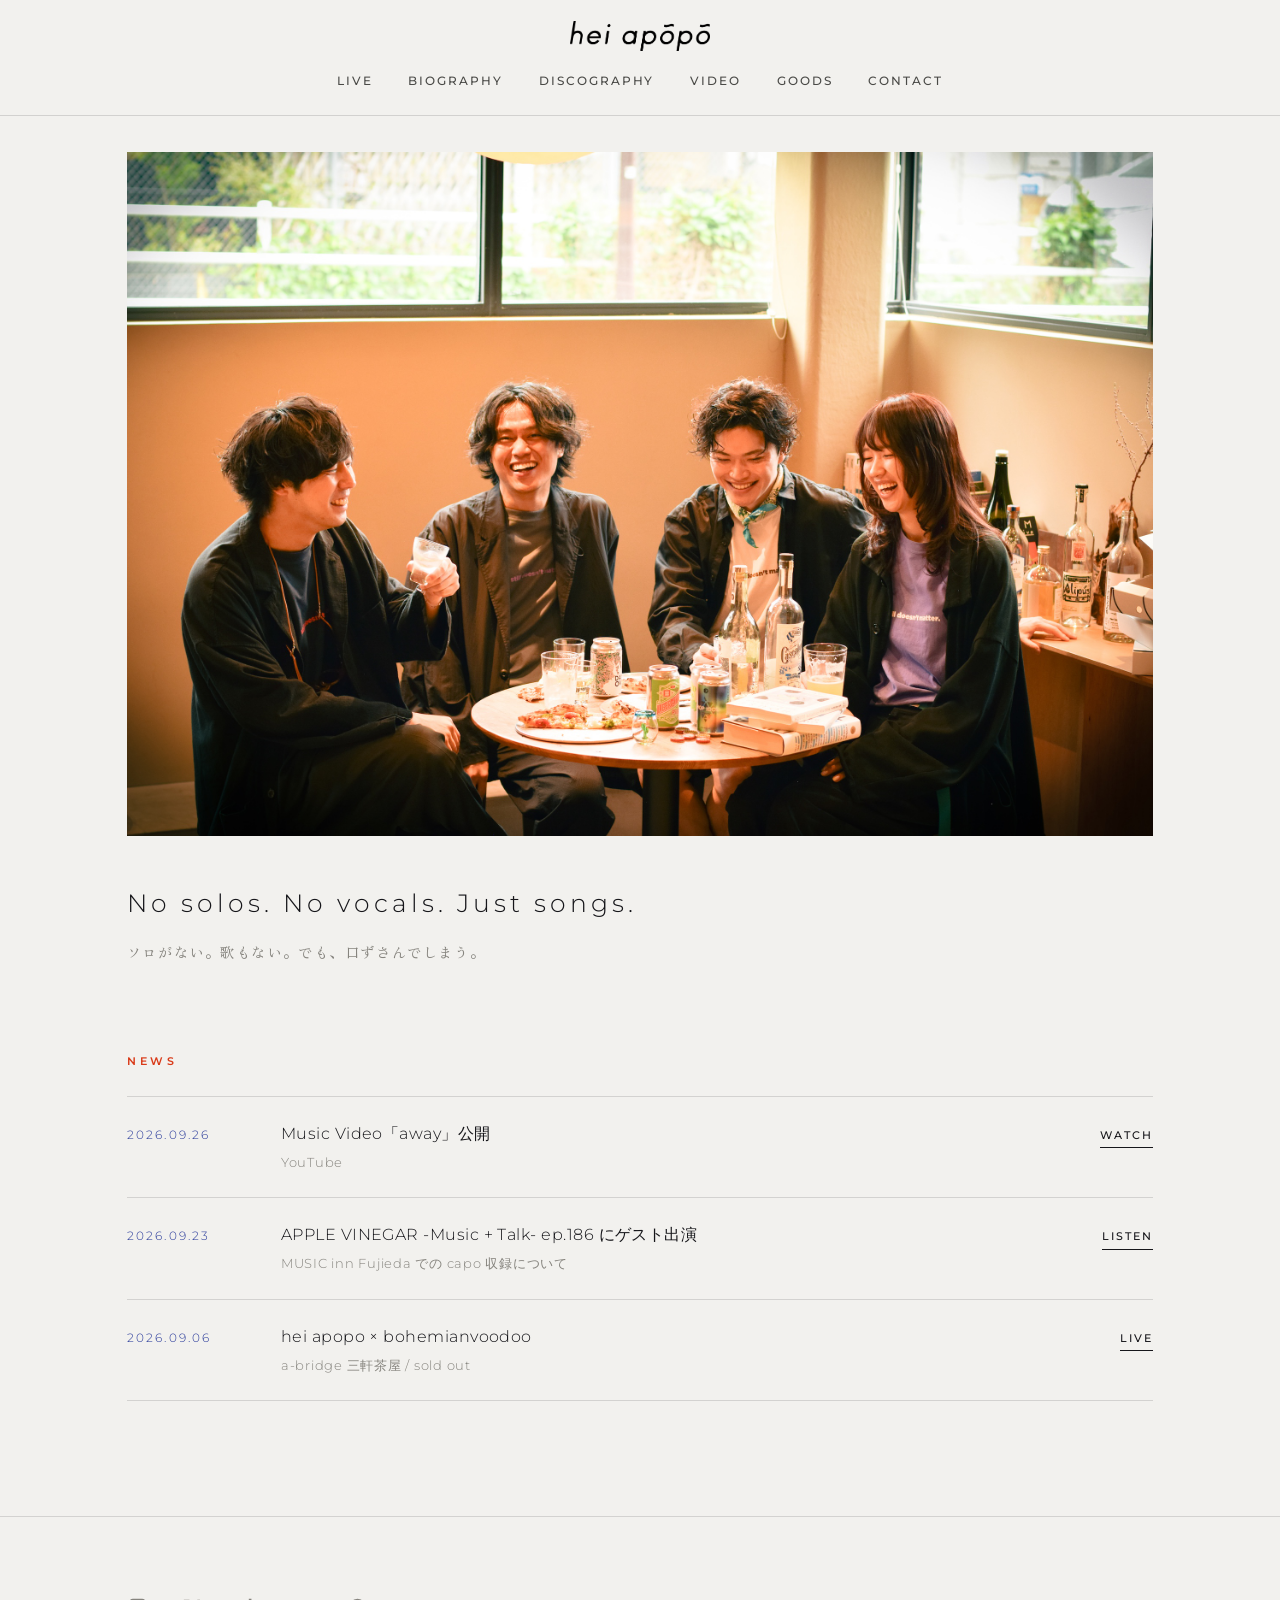
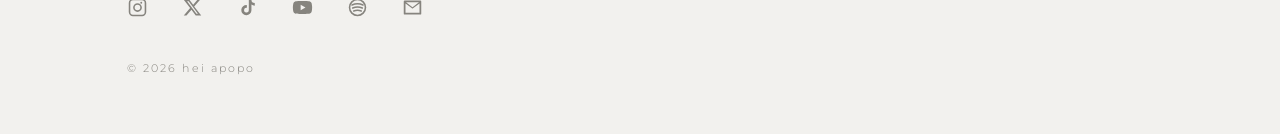
==== commit 6f7d8ee9: "Add files via upload" ====
--- a/index.html
+++ b/index.html
@@ -75,28 +75,28 @@
     <ul class="news">
 
       <li>
-        <p class="date">2026.08.12</p>
+        <p class="date">2026.09.26</p>
         <div class="body">
-          1st Album「capo」配信リリース
-          <small>全9曲 / Music Video「home」同時公開</small>
+          Music Video「away」公開
+          <small>YouTube</small>
         </div>
-        <a class="go" href="https://ultravybe.lnk.to/hei-apopo-capo" target="_blank" rel="noopener">Listen</a>
+        <a class="go" href="https://www.youtube.com/watch?v=o9Ms6ox0wKU" target="_blank" rel="noopener">Watch</a>
       </li>
 
       <li>
-        <p class="date">2026.08.12</p>
+        <p class="date">2026.09.23</p>
         <div class="body">
-          KAWAI公式サイトにインタビュー記事と動画が公開
-          <small>MUSIC inn Fujieda での capo 収録と、スタジオピアノについて</small>
+          APPLE VINEGAR -Music + Talk- ep.186 にゲスト出演
+          <small>MUSIC inn Fujieda での capo 収録について</small>
         </div>
-        <a class="go" href="https://www.kawai.jp/column/hei-apopo/" target="_blank" rel="noopener">Read</a>
+        <a class="go" href="https://open.spotify.com/episode/55eq2rx4bzGIrBk41aQXYR" target="_blank" rel="noopener">Listen</a>
       </li>
 
       <li>
         <p class="date">2026.09.06</p>
         <div class="body">
           hei apopo &times; bohemianvoodoo
-          <small>a-bridge 三軒茶屋 / open 18:00 start 18:30</small>
+          <small>a-bridge 三軒茶屋 / sold out</small>
         </div>
         <a class="go" href="live.html">Live</a>
       </li>
--- a/style.css
+++ b/style.css
@@ -130,6 +130,7 @@
 .shots--1{max-width:calc(33.333% - (clamp(10px,1.4vw,16px) * 2 / 3))}
 .ev + .ev{margin-top:clamp(40px,5vw,64px)}
 .shots--3{grid-template-columns:repeat(3,1fr)}
+.shots--4{grid-template-columns:repeat(4,1fr)}
 .shots--2{grid-template-columns:repeat(2,1fr)}
 .shots img{width:100%;height:auto;display:block;background:#E4E2DD}
 
